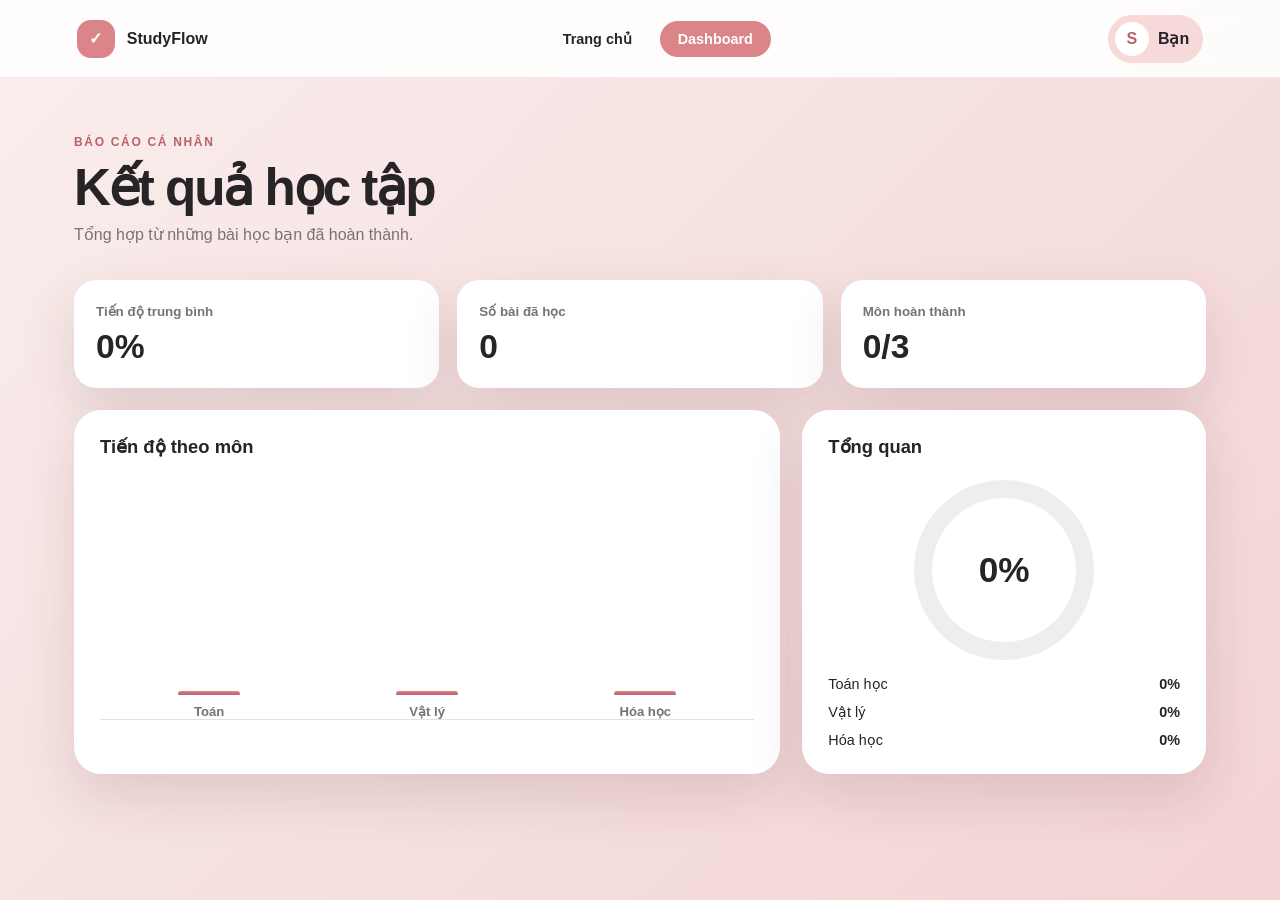
==== dashboard.html @ 31d4faf7 "Add files via upload" ====
<!doctype html>
<html lang="vi">

<head>
    <meta charset="UTF-8">
    <meta name="viewport" content="width=device-width,initial-scale=1">
    <meta name="description" content="Dashboard theo dõi kết quả học tập">
    <title>Dashboard | StudyFlow</title>
    <link rel="stylesheet" href="styles.css">
</head>

<body class="page">
    <header class="topbar"><a class="brand" href="home.html"><span class="brand-mark">✓</span> StudyFlow</a>
        <nav class="nav"><a href="home.html">Trang chủ</a><a class="active"
                href="dashboard.html">Dashboard</a></nav>
        <div class="user-pill"><span class="avatar">S</span><span data-user>Bạn</span></div>
    </header>
    <main class="main" id="dashboard">
        <div class="hero-row">
            <div><span class="eyebrow">Báo cáo cá nhân</span>
                <h1>Kết quả học tập</h1>
                <p>Tổng hợp từ những bài học bạn đã hoàn thành.</p>
            </div>
        </div>
        <section class="stats">
            <div class="stat"><small>Tiến độ trung bình</small><strong id="overall">0%</strong></div>
            <div class="stat"><small>Số bài đã học</small><strong id="lessonCount">0</strong></div>
            <div class="stat"><small>Môn hoàn thành</small><strong><span id="doneCount">0</span>/3</strong></div>
        </section>
        <section class="dashboard-grid" style="margin-top:22px">
            <div class="card">
                <h2>Tiến độ theo môn</h2>
                <div class="bars-chart">
                    <div class="chart-col">
                        <div class="chart-bar" data-chart="toan"></div><span>Toán</span>
                    </div>
                    <div class="chart-col">
                        <div class="chart-bar" data-chart="ly"></div><span>Vật lý</span>
                    </div>
                    <div class="chart-col">
                        <div class="chart-bar" data-chart="hoa"></div><span>Hóa học</span>
                    </div>
                </div>
            </div>
            <div class="card">
                <h2>Tổng quan</h2>
                <div class="ring"><strong id="ringOverall">0%</strong></div>
                <div class="legend">
                    <div class="legend-row"><span>Toán học</span><span data-score="toan">0%</span></div>
                    <div class="legend-row"><span>Vật lý</span><span data-score="ly">0%</span></div>
                    <div class="legend-row"><span>Hóa học</span><span data-score="hoa">0%</span></div>
                </div>
            </div>
        </section>
    </main>
    <script src="app.js"></script>
</body>

</html>
---- styles.css ----
:root {
    --rose: #dc8588;
    --rose-dark: #bb6269;
    --rose-soft: #f7d9da;
    --paper: #fffdfa;
    --ink: #272428;
    --muted: #77727a;
    --line: #eadfe0;
    --green: #52a880;
    --shadow: 0 22px 55px rgba(83, 35, 40, .14)
}

* {
    box-sizing: border-box
}

html {
    font-size: 16px
}

body {
    margin: 0;
    min-height: 100vh;
    font-family: Inter, "Segoe UI", sans-serif;
    color: var(--ink);
    background: linear-gradient(135deg, #f9eeec, #f3d4d5)
}

button,
input {
    font: inherit
}

button,
a {
    transition: .22s ease
}

a {
    text-decoration: none;
    color: inherit
}

.page {
    min-height: 100vh
}

.topbar {
    height: 78px;
    background: rgba(255, 255, 255, .88);
    backdrop-filter: blur(14px);
    display: flex;
    align-items: center;
    justify-content: space-between;
    padding: 0 clamp(22px, 6vw, 80px);
    position: sticky;
    top: 0;
    z-index: 5;
    border-bottom: 1px solid rgba(220, 133, 136, .18)
}

.brand {
    display: flex;
    align-items: center;
    gap: 12px;
    font-weight: 800
}

.brand-mark {
    width: 38px;
    height: 38px;
    border-radius: 14px;
    background: var(--rose);
    display: grid;
    place-items: center;
    color: #fff
}

.nav {
    display: flex;
    gap: 10px
}

.nav a {
    padding: 10px 18px;
    border-radius: 999px;
    font-weight: 700;
    font-size: .9rem
}

.nav a:hover,
.nav a.active {
    background: var(--rose);
    color: #fff
}

.user-pill {
    display: flex;
    align-items: center;
    gap: 9px;
    padding: 7px 14px 7px 7px;
    border-radius: 999px;
    background: var(--rose-soft);
    font-weight: 700
}

.avatar {
    width: 34px;
    height: 34px;
    border-radius: 50%;
    display: grid;
    place-items: center;
    background: #fff;
    color: var(--rose-dark);
    font-weight: 900
}

.login-page {
    display: grid;
    place-items: center;
    padding: 32px;
    background: radial-gradient(circle at 20% 15%, #f8c7ca 0 9%, transparent 10%), linear-gradient(135deg, #cf7177, #eaacaa)
}

.auth-shell {
    width: min(960px, 100%);
    min-height: 590px;
    background: var(--paper);
    border-radius: 34px;
    box-shadow: var(--shadow);
    overflow: hidden;
    display: grid;
    grid-template-columns: 1.05fr .95fr
}

.auth-art {
    background: var(--rose);
    padding: 55px;
    color: #fff;
    display: flex;
    flex-direction: column;
    justify-content: space-between;
    position: relative;
    overflow: hidden
}

.auth-art:after {
    content: "";
    position: absolute;
    width: 330px;
    height: 330px;
    border: 70px solid rgba(255, 255, 255, .16);
    border-radius: 50%;
    right: -170px;
    bottom: -170px
}

.auth-art h1 {
    font-size: clamp(2.2rem, 5vw, 4.4rem);
    line-height: .98;
    margin: 0;
    max-width: 500px;
    letter-spacing: -.05em
}

.auth-art p {
    max-width: 390px;
    line-height: 1.7
}

.auth-panel {
    padding: 52px clamp(28px, 5vw, 62px);
    display: flex;
    flex-direction: column;
    justify-content: center
}

.eyebrow {
    color: var(--rose-dark);
    font-weight: 800;
    text-transform: uppercase;
    font-size: .75rem;
    letter-spacing: .14em
}

.auth-panel h2 {
    font-size: 2rem;
    margin: 9px 0 6px
}

.sub {
    color: var(--muted);
    margin: 0 0 26px;
    line-height: 1.6
}

.field {
    margin-bottom: 15px
}

.field label {
    display: block;
    font-size: .85rem;
    font-weight: 750;
    margin-bottom: 7px
}

.field input {
    width: 100%;
    border: 1px solid var(--line);
    background: #f8f6f6;
    padding: 13px 14px;
    border-radius: 13px;
    outline: none
}

.field input:focus {
    border-color: var(--rose);
    box-shadow: 0 0 0 4px var(--rose-soft)
}

.primary {
    border: 0;
    background: var(--rose);
    color: #fff;
    padding: 14px 20px;
    border-radius: 13px;
    font-weight: 800;
    cursor: pointer
}

.primary:hover {
    background: var(--rose-dark);
    transform: translateY(-1px)
}

.switch {
    border: 0;
    background: none;
    color: var(--rose-dark);
    font-weight: 800;
    cursor: pointer;
    margin-top: 18px
}

.hidden {
    display: none !important
}

.main {
    max-width: 1180px;
    margin: auto;
    padding: 54px 24px 80px
}

.hero-row {
    display: flex;
    justify-content: space-between;
    align-items: end;
    gap: 30px;
    margin-bottom: 36px
}

.hero-row h1 {
    font-size: clamp(2rem, 4vw, 3.2rem);
    margin: 7px 0 8px;
    letter-spacing: -.04em
}

.hero-row p {
    color: var(--muted);
    margin: 0
}

.summary-chip {
    padding: 14px 18px;
    background: #fff;
    border-radius: 16px;
    box-shadow: var(--shadow);
    font-weight: 700;
    white-space: nowrap
}

.subjects {
    display: grid;
    grid-template-columns: repeat(3, 1fr);
    gap: 22px
}

.subject {
    background: #fff;
    border-radius: 28px;
    padding: 24px;
    box-shadow: var(--shadow);
    position: relative;
    overflow: hidden
}

.subject-top {
    display: flex;
    align-items: center;
    justify-content: space-between
}

.subject-icon {
    width: 74px;
    height: 74px;
    border-radius: 23px;
    display: grid;
    place-items: center;
    font-size: 2rem;
    background: var(--rose-soft)
}

.tag {
    font-size: .75rem;
    font-weight: 800;
    padding: 7px 10px;
    border-radius: 999px;
    background: #f4f1f1;
    color: var(--muted)
}

.subject h2 {
    margin: 24px 0 8px
}

.subject p {
    color: var(--muted);
    line-height: 1.55;
    min-height: 50px
}

.progress-head {
    display: flex;
    justify-content: space-between;
    font-size: .84rem;
    font-weight: 750;
    margin-top: 22px
}

.bar {
    height: 9px;
    background: #f0e7e8;
    border-radius: 99px;
    overflow: hidden;
    margin: 9px 0 20px
}

.bar span {
    display: block;
    height: 100%;
    background: var(--rose);
    border-radius: inherit;
    transition: width .5s
}

.subject-actions {
    display: flex;
    gap: 9px
}

.subject-actions button {
    flex: 1
}

.secondary {
    border: 1px solid var(--line);
    background: #fff;
    padding: 12px;
    border-radius: 12px;
    font-weight: 750;
    cursor: pointer
}

.secondary:hover {
    border-color: var(--rose);
    color: var(--rose-dark)
}

.dashboard-grid {
    display: grid;
    grid-template-columns: 1.4fr .8fr;
    gap: 22px
}

.card {
    background: #fff;
    border-radius: 27px;
    padding: 26px;
    box-shadow: var(--shadow)
}

.card h2 {
    font-size: 1.15rem;
    margin: 0 0 22px
}

.stats {
    grid-column: 1/-1;
    display: grid;
    grid-template-columns: repeat(3, 1fr);
    gap: 18px
}

.stat {
    padding: 22px;
    border-radius: 22px;
    background: #fff;
    box-shadow: var(--shadow)
}

.stat small {
    color: var(--muted);
    font-weight: 700
}

.stat strong {
    display: block;
    font-size: 2.1rem;
    margin-top: 8px
}

.bars-chart {
    height: 240px;
    display: flex;
    align-items: end;
    justify-content: space-around;
    gap: 20px;
    border-bottom: 1px solid var(--line);
    padding: 20px 10px 0
}

.chart-col {
    height: 100%;
    flex: 1;
    display: flex;
    flex-direction: column;
    justify-content: end;
    align-items: center;
    gap: 9px
}

.chart-bar {
    width: min(62px, 75%);
    background: linear-gradient(var(--rose), var(--rose-dark));
    border-radius: 12px 12px 4px 4px;
    min-height: 4px;
    transition: height .6s
}

.chart-col span {
    font-size: .82rem;
    font-weight: 750;
    color: var(--muted)
}

.ring {
    width: 180px;
    height: 180px;
    border-radius: 50%;
    margin: 16px auto;
    display: grid;
    place-items: center;
    position: relative;
    background: conic-gradient(var(--rose) 0, var(--rose) var(--pct), #eee var(--pct))
}

.ring:after {
    content: "";
    position: absolute;
    inset: 18px;
    border-radius: 50%;
    background: #fff
}

.ring strong {
    z-index: 1;
    font-size: 2.2rem
}

.legend {
    display: grid;
    gap: 12px
}

.legend-row {
    display: grid;
    grid-template-columns: 1fr auto;
    gap: 10px;
    font-size: .9rem
}

.legend-row span:last-child {
    font-weight: 800
}

.notice {
    margin-top: 22px;
    background: var(--rose-soft);
    padding: 17px 20px;
    border-radius: 16px;
    color: #713f43
}

.toast {
    position: fixed;
    right: 24px;
    bottom: 24px;
    background: #292529;
    color: #fff;
    padding: 14px 18px;
    border-radius: 14px;
    box-shadow: var(--shadow);
    transform: translateY(100px);
    opacity: 0;
    transition: .25s;
    z-index: 10
}

.toast.show {
    transform: none;
    opacity: 1
}

@media(max-width:820px) {
    .auth-shell {
        grid-template-columns: 1fr
    }

    .auth-art {
        min-height: 230px;
        padding: 35px
    }

    .auth-panel {
        padding: 35px
    }

    .subjects,
    .stats {
        grid-template-columns: 1fr
    }

    .dashboard-grid {
        grid-template-columns: 1fr
    }

    .topbar {
        height: auto;
        padding: 14px 18px;
        flex-wrap: wrap;
        gap: 10px
    }

    .nav {
        order: 3;
        width: 100%;
        justify-content: center
    }

    .hero-row {
        align-items: start;
        flex-direction: column
    }

    .user-pill span {
        display: none
    }
}

@media(max-width:480px) {
    .login-page {
        padding: 14px
    }

    .auth-shell {
        border-radius: 24px
    }

    .auth-art h1 {
        font-size: 2.35rem
    }

    .main {
        padding-top: 34px
    }

    .nav a {
        padding: 9px 11px;
        font-size: .8rem
    }

    .subjects {
        gap: 16px
    }
}
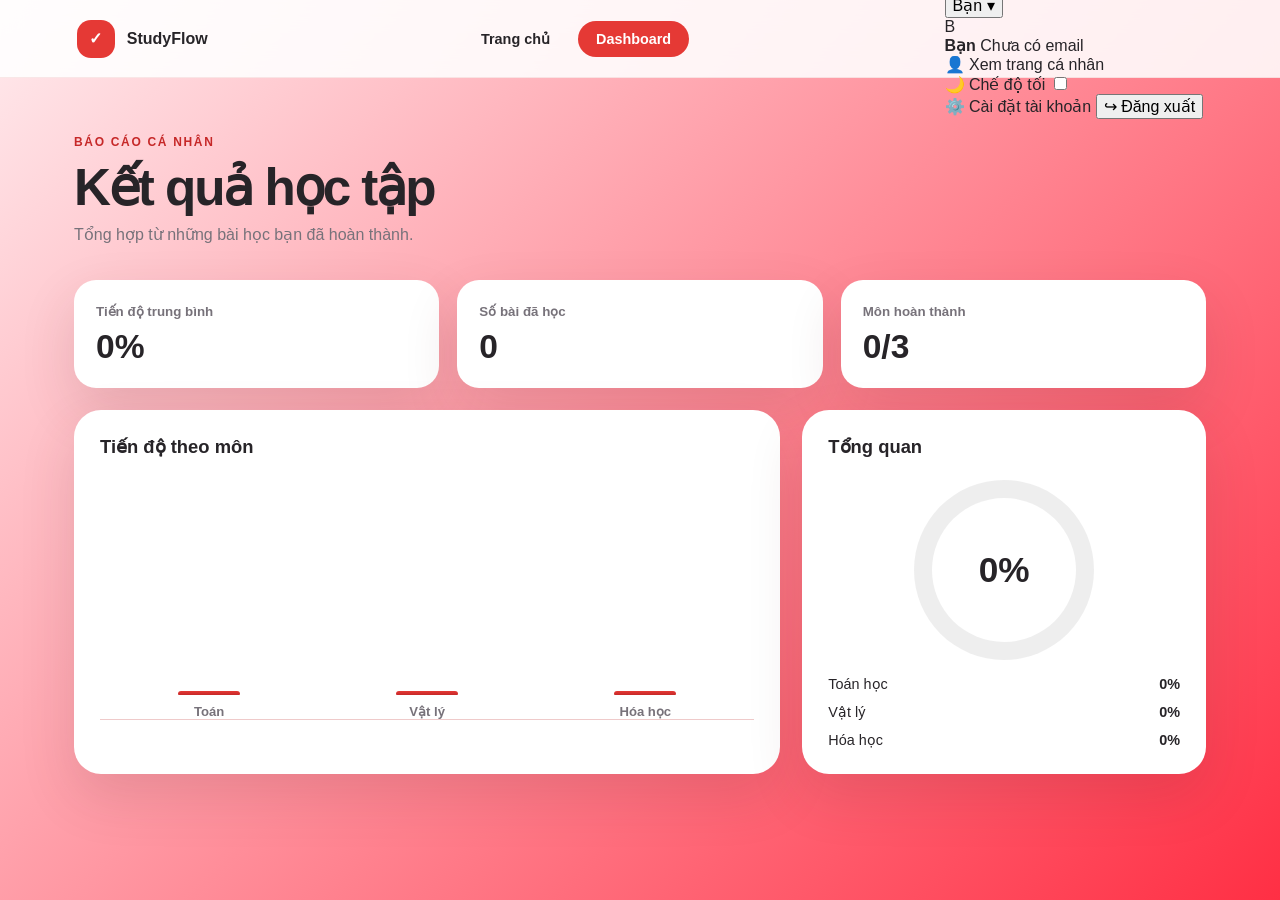
==== commit 157bbab9: "Update dashboard.html" ====
--- a/dashboard.html
+++ b/dashboard.html
@@ -2,58 +2,440 @@
 <html lang="vi">
 
 <head>
+
     <meta charset="UTF-8">
+
     <meta name="viewport" content="width=device-width,initial-scale=1">
+
     <meta name="description" content="Dashboard theo dõi kết quả học tập">
+
     <title>Dashboard | StudyFlow</title>
+
     <link rel="stylesheet" href="styles.css">
+
 </head>
 
+
 <body class="page">
-    <header class="topbar"><a class="brand" href="home.html"><span class="brand-mark">✓</span> StudyFlow</a>
-        <nav class="nav"><a href="home.html">Trang chủ</a><a class="active"
-                href="dashboard.html">Dashboard</a></nav>
-        <div class="user-pill"><span class="avatar">S</span><span data-user>Bạn</span></div>
+
+
+    <!-- =====================================================
+         HEADER
+         ===================================================== -->
+
+    <header class="topbar">
+
+        <!-- LOGO -->
+
+        <a class="brand" href="home.html">
+
+            <span class="brand-mark">
+                ✓
+            </span>
+
+            StudyFlow
+
+        </a>
+
+
+        <!-- MENU -->
+
+        <nav class="nav">
+
+            <a href="home.html">
+                Trang chủ
+            </a>
+
+            <a class="active" href="dashboard.html">
+                Dashboard
+            </a>
+
+        </nav>
+
+
+        <!-- =================================================
+             TÀI KHOẢN
+             ================================================= -->
+
+        <div class="account-wrapper">
+
+            <!-- NÚT AVATAR -->
+
+            <button class="user-account-button" id="accountButton" type="button" aria-label="Mở tài khoản">
+
+                <span class="avatar" data-avatar>
+                    S
+                </span>
+
+                <span data-user>
+                    Bạn
+                </span>
+
+                <span class="account-arrow">
+                    ▾
+                </span>
+
+            </button>
+
+
+            <!-- =================================================
+                 POPUP TÀI KHOẢN
+                 ================================================= -->
+
+            <div class="account-menu" id="accountMenu">
+
+                <!-- THÔNG TIN TÀI KHOẢN -->
+
+                <div class="account-card">
+
+                    <div class="account-big-avatar" data-avatar>
+                        S
+                    </div>
+
+
+                    <div class="account-info">
+
+                        <strong data-user>
+                            Bạn
+                        </strong>
+
+                        <span data-email>
+                            Chưa có email
+                        </span>
+
+                    </div>
+
+                </div>
+
+
+                <!-- ĐƯỜNG KẺ -->
+
+                <div class="account-divider"></div>
+
+
+                <!-- TRANG CÁ NHÂN -->
+
+                <a href="profile.html" class="account-menu-item">
+
+                    <span class="menu-icon">
+                        👤
+                    </span>
+
+                    <span>
+                        Xem trang cá nhân
+                    </span>
+
+                </a>
+
+
+                <!-- CHẾ ĐỘ TỐI -->
+
+                <div class="account-menu-item theme-menu-item">
+
+                    <span class="menu-icon">
+                        🌙
+                    </span>
+
+                    <span class="theme-menu-text">
+                        Chế độ tối
+                    </span>
+
+
+                    <label class="theme-switch">
+
+                        <input type="checkbox" id="darkModeToggle">
+
+                        <span class="theme-slider"></span>
+
+                    </label>
+
+                </div>
+
+
+                <!-- CÀI ĐẶT -->
+
+                <a href="profile.html" class="account-menu-item">
+
+                    <span class="menu-icon">
+                        ⚙️
+                    </span>
+
+                    <span>
+                        Cài đặt tài khoản
+                    </span>
+
+                </a>
+
+
+                <!-- ĐĂNG XUẤT -->
+
+                <button class="account-menu-item logout-menu" id="menuLogout" type="button">
+
+                    <span class="menu-icon">
+                        ↪
+                    </span>
+
+                    <span>
+                        Đăng xuất
+                    </span>
+
+                </button>
+
+            </div>
+
+        </div>
+
     </header>
+
+
+
+    <!-- =====================================================
+         NỘI DUNG DASHBOARD
+         ===================================================== -->
+
     <main class="main" id="dashboard">
+
+
+        <!-- TIÊU ĐỀ -->
+
         <div class="hero-row">
-            <div><span class="eyebrow">Báo cáo cá nhân</span>
-                <h1>Kết quả học tập</h1>
-                <p>Tổng hợp từ những bài học bạn đã hoàn thành.</p>
-            </div>
+
+            <div>
+
+                <span class="eyebrow">
+                    Báo cáo cá nhân
+                </span>
+
+
+                <h1>
+                    Kết quả học tập
+                </h1>
+
+
+                <p>
+                    Tổng hợp từ những bài học bạn đã hoàn thành.
+                </p>
+
+            </div>
+
         </div>
+
+
+
+        <!-- =================================================
+             THỐNG KÊ
+             ================================================= -->
+
         <section class="stats">
-            <div class="stat"><small>Tiến độ trung bình</small><strong id="overall">0%</strong></div>
-            <div class="stat"><small>Số bài đã học</small><strong id="lessonCount">0</strong></div>
-            <div class="stat"><small>Môn hoàn thành</small><strong><span id="doneCount">0</span>/3</strong></div>
+
+
+            <!-- TIẾN ĐỘ TRUNG BÌNH -->
+
+            <div class="stat">
+
+                <small>
+                    Tiến độ trung bình
+                </small>
+
+                <strong id="overall">
+                    0%
+                </strong>
+
+            </div>
+
+
+            <!-- SỐ BÀI ĐÃ HỌC -->
+
+            <div class="stat">
+
+                <small>
+                    Số bài đã học
+                </small>
+
+                <strong id="lessonCount">
+                    0
+                </strong>
+
+            </div>
+
+
+            <!-- MÔN HOÀN THÀNH -->
+
+            <div class="stat">
+
+                <small>
+                    Môn hoàn thành
+                </small>
+
+                <strong>
+
+                    <span id="doneCount">
+                        0
+                    </span>/3
+
+                </strong>
+
+            </div>
+
         </section>
+
+
+
+        <!-- =================================================
+             BIỂU ĐỒ DASHBOARD
+             ================================================= -->
+
         <section class="dashboard-grid" style="margin-top:22px">
+
+
+            <!-- BIỂU ĐỒ TIẾN ĐỘ -->
+
             <div class="card">
-                <h2>Tiến độ theo môn</h2>
+
+                <h2>
+                    Tiến độ theo môn
+                </h2>
+
+
                 <div class="bars-chart">
+
+
+                    <!-- TOÁN -->
+
                     <div class="chart-col">
-                        <div class="chart-bar" data-chart="toan"></div><span>Toán</span>
-                    </div>
+
+                        <div class="chart-bar" data-chart="toan"></div>
+
+                        <span>
+                            Toán
+                        </span>
+
+                    </div>
+
+
+                    <!-- VẬT LÝ -->
+
                     <div class="chart-col">
-                        <div class="chart-bar" data-chart="ly"></div><span>Vật lý</span>
-                    </div>
+
+                        <div class="chart-bar" data-chart="ly"></div>
+
+                        <span>
+                            Vật lý
+                        </span>
+
+                    </div>
+
+
+                    <!-- HÓA HỌC -->
+
                     <div class="chart-col">
-                        <div class="chart-bar" data-chart="hoa"></div><span>Hóa học</span>
-                    </div>
+
+                        <div class="chart-bar" data-chart="hoa"></div>
+
+                        <span>
+                            Hóa học
+                        </span>
+
+                    </div>
+
+
                 </div>
-            </div>
+
+            </div>
+
+
+
+            <!-- =================================================
+                 TỔNG QUAN
+                 ================================================= -->
+
             <div class="card">
-                <h2>Tổng quan</h2>
-                <div class="ring"><strong id="ringOverall">0%</strong></div>
+
+                <h2>
+                    Tổng quan
+                </h2>
+
+
+                <!-- VÒNG TRÒN -->
+
+                <div class="ring">
+
+                    <strong id="ringOverall">
+                        0%
+                    </strong>
+
+                </div>
+
+
+                <!-- CHÚ THÍCH -->
+
                 <div class="legend">
-                    <div class="legend-row"><span>Toán học</span><span data-score="toan">0%</span></div>
-                    <div class="legend-row"><span>Vật lý</span><span data-score="ly">0%</span></div>
-                    <div class="legend-row"><span>Hóa học</span><span data-score="hoa">0%</span></div>
+
+
+                    <!-- TOÁN -->
+
+                    <div class="legend-row">
+
+                        <span>
+                            Toán học
+                        </span>
+
+                        <span data-score="toan">
+                            0%
+                        </span>
+
+                    </div>
+
+
+                    <!-- VẬT LÝ -->
+
+                    <div class="legend-row">
+
+                        <span>
+                            Vật lý
+                        </span>
+
+                        <span data-score="ly">
+                            0%
+                        </span>
+
+                    </div>
+
+
+                    <!-- HÓA HỌC -->
+
+                    <div class="legend-row">
+
+                        <span>
+                            Hóa học
+                        </span>
+
+                        <span data-score="hoa">
+                            0%
+                        </span>
+
+                    </div>
+
+
                 </div>
-            </div>
+
+            </div>
+
+
         </section>
+
+
     </main>
+
+
+
+    <!-- =====================================================
+         JAVASCRIPT
+         ===================================================== -->
+
     <script src="app.js"></script>
+
+
 </body>
 
-</html>+</html>
--- a/styles.css
+++ b/styles.css
@@ -1,11 +1,11 @@
 :root {
-    --rose: #dc8588;
-    --rose-dark: #bb6269;
-    --rose-soft: #f7d9da;
+    --red: #e53935;
+    --red-dark: #c62828;
+    --red-soft: #ffcdd2;
     --paper: #fffdfa;
     --ink: #272428;
     --muted: #77727a;
-    --line: #eadfe0;
+    --line: #efcaca;
     --green: #52a880;
     --shadow: 0 22px 55px rgba(83, 35, 40, .14)
 }
@@ -23,7 +23,7 @@
     min-height: 100vh;
     font-family: Inter, "Segoe UI", sans-serif;
     color: var(--ink);
-    background: linear-gradient(135deg, #f9eeec, #f3d4d5)
+    background: linear-gradient(135deg, #ffebee, #ff2f44)
 }
 
 button,
@@ -70,7 +70,7 @@
     width: 38px;
     height: 38px;
     border-radius: 14px;
-    background: var(--rose);
+    background: var(--red);
     display: grid;
     place-items: center;
     color: #fff
@@ -90,7 +90,7 @@
 
 .nav a:hover,
 .nav a.active {
-    background: var(--rose);
+    background: var(--red);
     color: #fff
 }
 
@@ -100,7 +100,7 @@
     gap: 9px;
     padding: 7px 14px 7px 7px;
     border-radius: 999px;
-    background: var(--rose-soft);
+    background: var(--red-soft);
     font-weight: 700
 }
 
@@ -111,7 +111,7 @@
     display: grid;
     place-items: center;
     background: #fff;
-    color: var(--rose-dark);
+    color: var(--red-dark);
     font-weight: 900
 }
 
@@ -119,7 +119,7 @@
     display: grid;
     place-items: center;
     padding: 32px;
-    background: radial-gradient(circle at 20% 15%, #f8c7ca 0 9%, transparent 10%), linear-gradient(135deg, #cf7177, #eaacaa)
+    background: radial-gradient(circle at 20% 15%, #e77e88 0 9%, transparent 10%), linear-gradient(135deg, #ffffff, #ef5350)
 }
 
 .auth-shell {
@@ -134,7 +134,7 @@
 }
 
 .auth-art {
-    background: var(--rose);
+    background: var(--red);
     padding: 55px;
     color: #fff;
     display: flex;
@@ -176,7 +176,7 @@
 }
 
 .eyebrow {
-    color: var(--rose-dark);
+    color: var(--red-dark);
     font-weight: 800;
     text-transform: uppercase;
     font-size: .75rem;
@@ -215,13 +215,13 @@
 }
 
 .field input:focus {
-    border-color: var(--rose);
-    box-shadow: 0 0 0 4px var(--rose-soft)
+    border-color: var(--red);
+    box-shadow: 0 0 0 4px var(--red-soft)
 }
 
 .primary {
     border: 0;
-    background: var(--rose);
+    background: var(--red);
     color: #fff;
     padding: 14px 20px;
     border-radius: 13px;
@@ -230,14 +230,14 @@
 }
 
 .primary:hover {
-    background: var(--rose-dark);
+    background: var(--red-dark);
     transform: translateY(-1px)
 }
 
 .switch {
     border: 0;
     background: none;
-    color: var(--rose-dark);
+    color: var(--red-dark);
     font-weight: 800;
     cursor: pointer;
     margin-top: 18px
@@ -309,7 +309,7 @@
     display: grid;
     place-items: center;
     font-size: 2rem;
-    background: var(--rose-soft)
+    background: var(--red-soft)
 }
 
 .tag {
@@ -341,7 +341,7 @@
 
 .bar {
     height: 9px;
-    background: #f0e7e8;
+    background: #f3d0d0;
     border-radius: 99px;
     overflow: hidden;
     margin: 9px 0 20px
@@ -350,7 +350,7 @@
 .bar span {
     display: block;
     height: 100%;
-    background: var(--rose);
+    background: var(--red);
     border-radius: inherit;
     transition: width .5s
 }
@@ -374,8 +374,8 @@
 }
 
 .secondary:hover {
-    border-color: var(--rose);
-    color: var(--rose-dark)
+    border-color: var(--red);
+    color: var(--red-dark)
 }
 
 .dashboard-grid {
@@ -443,7 +443,7 @@
 
 .chart-bar {
     width: min(62px, 75%);
-    background: linear-gradient(var(--rose), var(--rose-dark));
+    background: linear-gradient(var(--red), var(--red-dark));
     border-radius: 12px 12px 4px 4px;
     min-height: 4px;
     transition: height .6s
@@ -463,7 +463,7 @@
     display: grid;
     place-items: center;
     position: relative;
-    background: conic-gradient(var(--rose) 0, var(--rose) var(--pct), #eee var(--pct))
+    background: conic-gradient(var(--red) 0, var(--red) var(--pct), #eee var(--pct))
 }
 
 .ring:after {
@@ -497,10 +497,10 @@
 
 .notice {
     margin-top: 22px;
-    background: var(--rose-soft);
+    background: var(--red-soft);
     padding: 17px 20px;
     border-radius: 16px;
-    color: #713f43
+    color: #d50000
 }
 
 .toast {
@@ -594,4 +594,298 @@
     .subjects {
         gap: 16px
     }
-}+}
+
+/* --- CẤU TRÚC GIAO DIỆN TRANG PROFILE --- */
+.profile-container {
+    max-width: 700px;
+    margin: 0 auto;
+    background: var(--paper);
+    padding: 36px;
+    border-radius: 28px;
+    box-shadow: var(--shadow);
+}
+
+.hero-row-custom {
+    margin-bottom: 20px;
+}
+
+.profile-header {
+    display: flex;
+    align-items: center;
+    gap: 20px;
+    margin-bottom: 30px;
+    padding-bottom: 20px;
+    border-bottom: 1px solid var(--line);
+}
+
+.profile-avatar-preview {
+    width: 72px;
+    height: 72px;
+    border-radius: 50%;
+    background: var(--red);
+    color: #fff;
+    display: grid;
+    place-items: center;
+    font-size: 2rem;
+    font-weight: 800;
+}
+
+.profile-title-name {
+    margin: 0 0 4px;
+}
+
+.profile-subtitle {
+    color: var(--muted);
+    margin: 0;
+    font-size: .9rem;
+}
+
+/* --- CÁC TRƯỜNG NHẬP LIỆU --- */
+.form-group {
+    margin-bottom: 20px;
+}
+
+.form-group label {
+    display: block;
+    font-weight: 750;
+    font-size: .85rem;
+    margin-bottom: 7px;
+}
+
+.form-group input,
+.form-group select {
+    width: 100%;
+    border: 1px solid var(--line);
+    background: #f8f6f6;
+    padding: 13px 14px;
+    border-radius: 13px;
+    outline: none;
+    color: var(--ink);
+}
+
+.form-group input:focus {
+    border-color: var(--red);
+    box-shadow: 0 0 0 4px var(--red-soft);
+}
+
+.form-divider {
+    border: 0;
+    border-top: 1px solid var(--line);
+    margin: 25px 0;
+}
+
+.section-title {
+    font-size: 1.1rem;
+    margin-bottom: 15px;
+}
+
+/* --- CÀI ĐẶT GIAO DIỆN DARK/LIGHT --- */
+.theme-group {
+    display: flex;
+    justify-content: space-between;
+    align-items: center;
+}
+
+.theme-label {
+    font-weight: 750;
+    font-size: .85rem;
+    display: block;
+}
+
+.theme-desc {
+    color: var(--muted);
+    font-size: .8rem;
+}
+
+.theme-select {
+    width: 140px;
+}
+
+/* --- HÀNG NÚT BẤM --- */
+.actions-row {
+    display: flex;
+    gap: 12px;
+    margin-top: 30px;
+}
+
+.actions-row button {
+    flex: 1;
+}
+
+.btn-danger {
+    background: #ffebee;
+    color: var(--red);
+    border: 0;
+    padding: 14px 20px;
+    border-radius: 13px;
+    font-weight: 800;
+    cursor: pointer;
+    transition: .22s ease;
+}
+
+.btn-danger:hover {
+    background: #ffcdd2;
+}
+
+.add-subject-card {
+    min-height: 385px;
+    border: 2px dashed #dc8588;
+    background: rgba(255, 255, 255, .55);
+    display: grid;
+    place-items: center;
+    text-align: center;
+    cursor: pointer;
+    transition: .25s
+}
+
+.add-subject-card:hover {
+    transform: translateY(-4px);
+    background: #fff
+}
+
+.add-subject-card .plus {
+    width: 74px;
+    height: 74px;
+    border-radius: 50%;
+    display: grid;
+    place-items: center;
+    margin: auto;
+    background: #f7d9da;
+    color: #bb6269;
+    font-size: 2.5rem
+}
+
+.add-subject-card h2 {
+    margin: 16px 0 6px
+}
+
+.add-subject-card p {
+    min-height: 0;
+    margin: 0
+}
+
+.study-setting {
+    margin-top: 30px;
+    padding: 28px;
+    background: #fff;
+    border-radius: 28px;
+    box-shadow: 0 22px 55px rgba(83, 35, 40, .14)
+}
+
+.setting-content {
+    display: flex;
+    align-items: center;
+    justify-content: space-between;
+    gap: 30px
+}
+
+.setting-info p {
+    color: #77727a;
+    line-height: 1.6
+}
+
+.setting-control {
+    min-width: 280px;
+    display: flex;
+    flex-direction: column;
+    gap: 10px
+}
+
+.duration-row {
+    display: grid;
+    grid-template-columns: 1fr 110px;
+    gap: 10px
+}
+
+.duration-row input,
+.duration-row select,
+.modal-box input,
+.modal-box textarea {
+    width: 100%;
+    padding: 13px 14px;
+    border: 1px solid #eadfe0;
+    border-radius: 13px;
+    background: #f8f6f6;
+    outline: none
+}
+
+.saved-time {
+    margin-top: 20px;
+    padding-top: 18px;
+    border-top: 1px solid #eadfe0;
+    color: #77727a
+}
+
+.saved-time strong {
+    color: #bb6269
+}
+
+.subject-modal {
+    position: fixed;
+    inset: 0;
+    background: rgba(39, 36, 40, .55);
+    display: none;
+    place-items: center;
+    padding: 20px;
+    z-index: 100
+}
+
+.subject-modal.show {
+    display: grid
+}
+
+.modal-box {
+    width: min(470px, 100%);
+    background: #fff;
+    padding: 28px;
+    border-radius: 25px;
+    box-shadow: 0 25px 70px rgba(0, 0, 0, .2)
+}
+
+.modal-box h2 {
+    margin-top: 0
+}
+
+.modal-box label {
+    display: block;
+    font-weight: 700;
+    margin: 14px 0 7px
+}
+
+.modal-box textarea {
+    min-height: 90px;
+    resize: vertical
+}
+
+.modal-actions {
+    display: flex;
+    gap: 10px;
+    margin-top: 20px
+}
+
+.modal-actions button {
+    flex: 1
+}
+
+.subject-actions button:disabled {
+    opacity: .55;
+    cursor: not-allowed
+}
+
+@media(max-width:700px) {
+    .setting-content {
+        flex-direction: column;
+        align-items: stretch
+    }
+
+    .setting-control {
+        min-width: 0
+    }
+}
+
+@media(max-width:480px) {
+    .duration-row {
+        grid-template-columns: 1fr
+    }
+}
